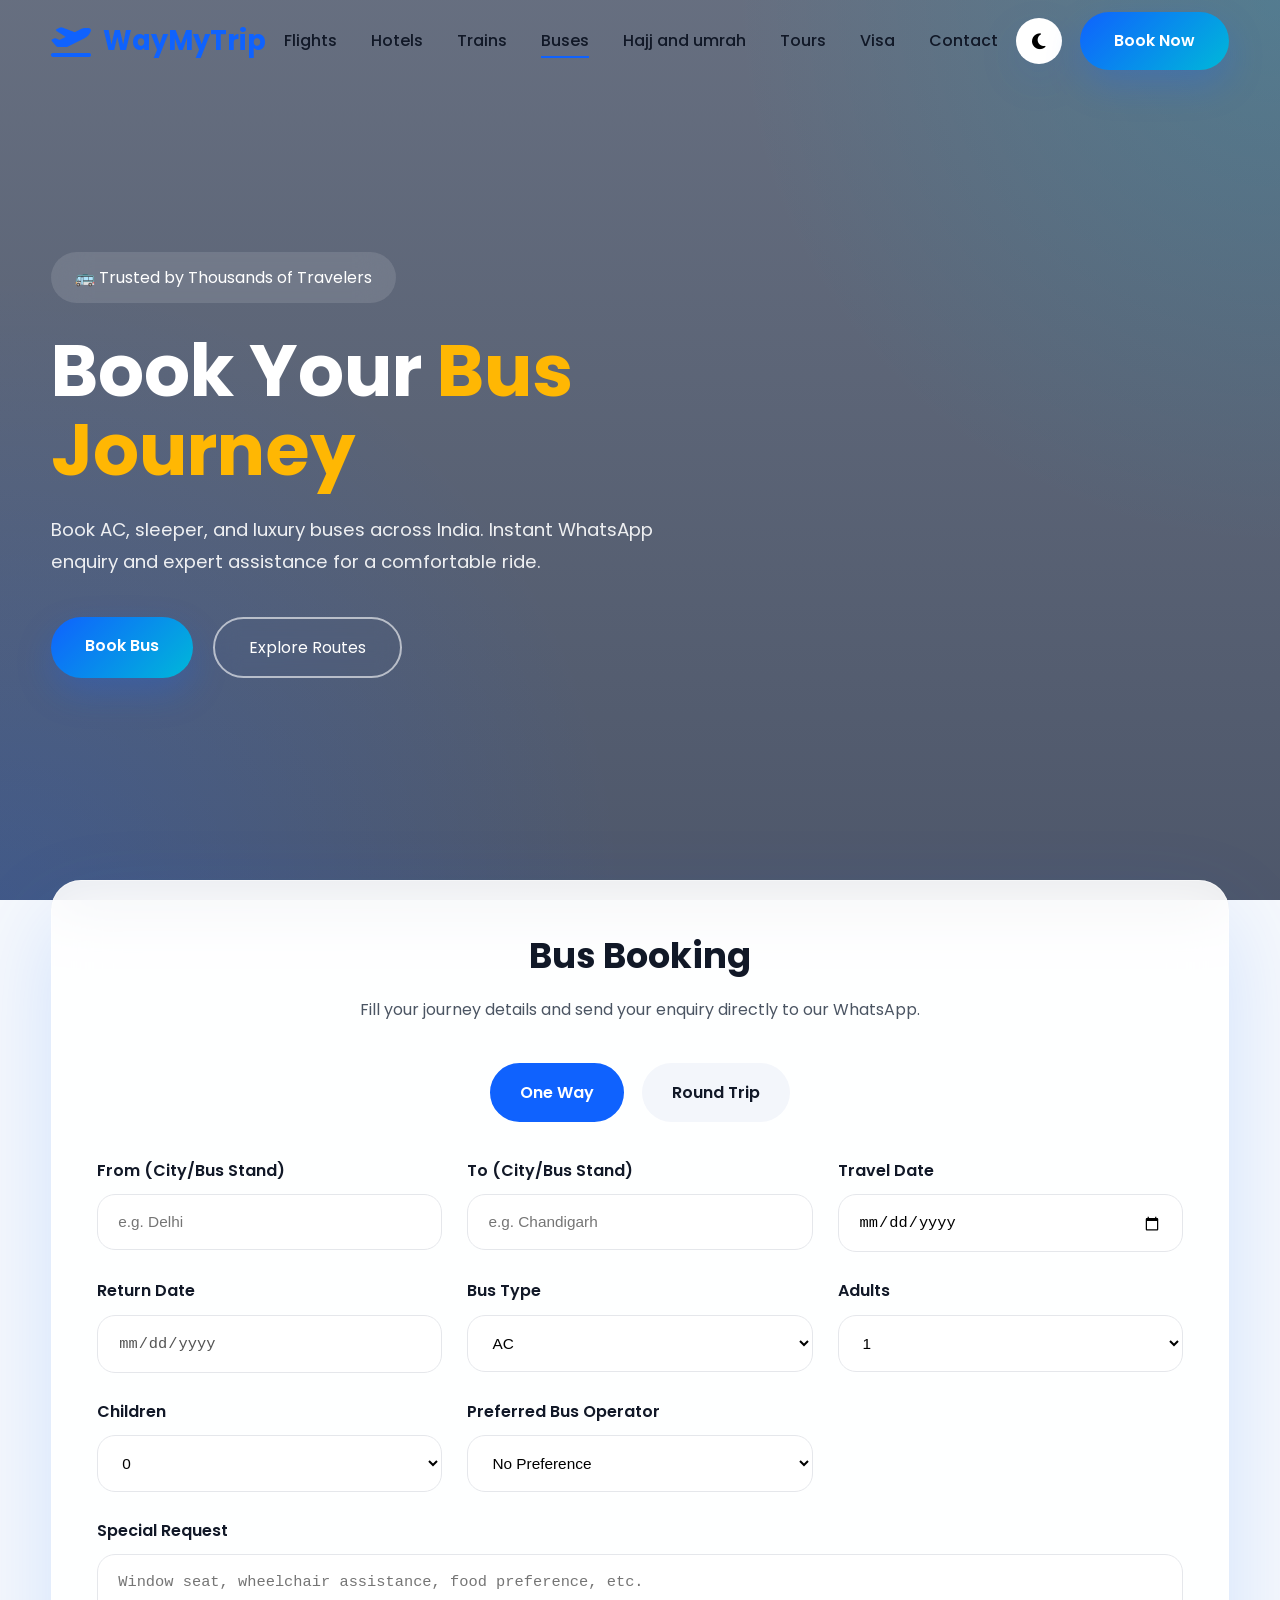
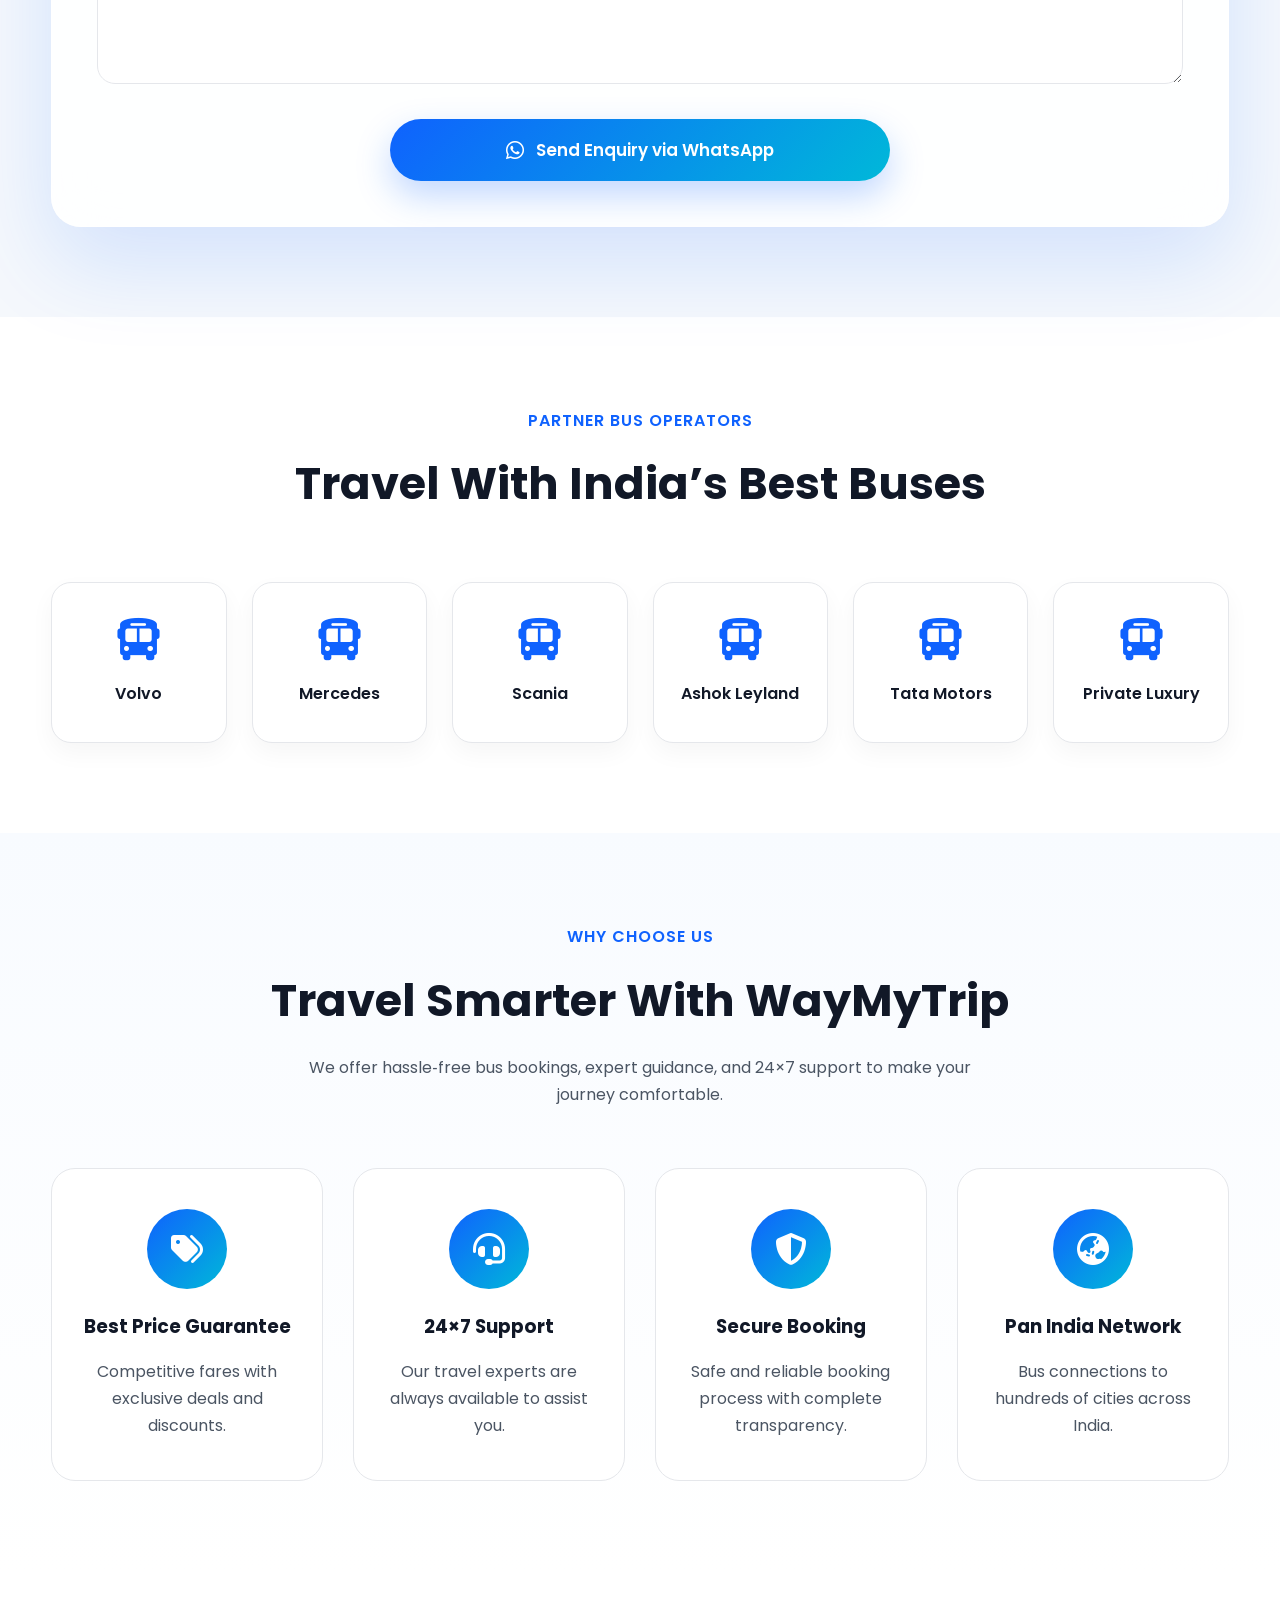
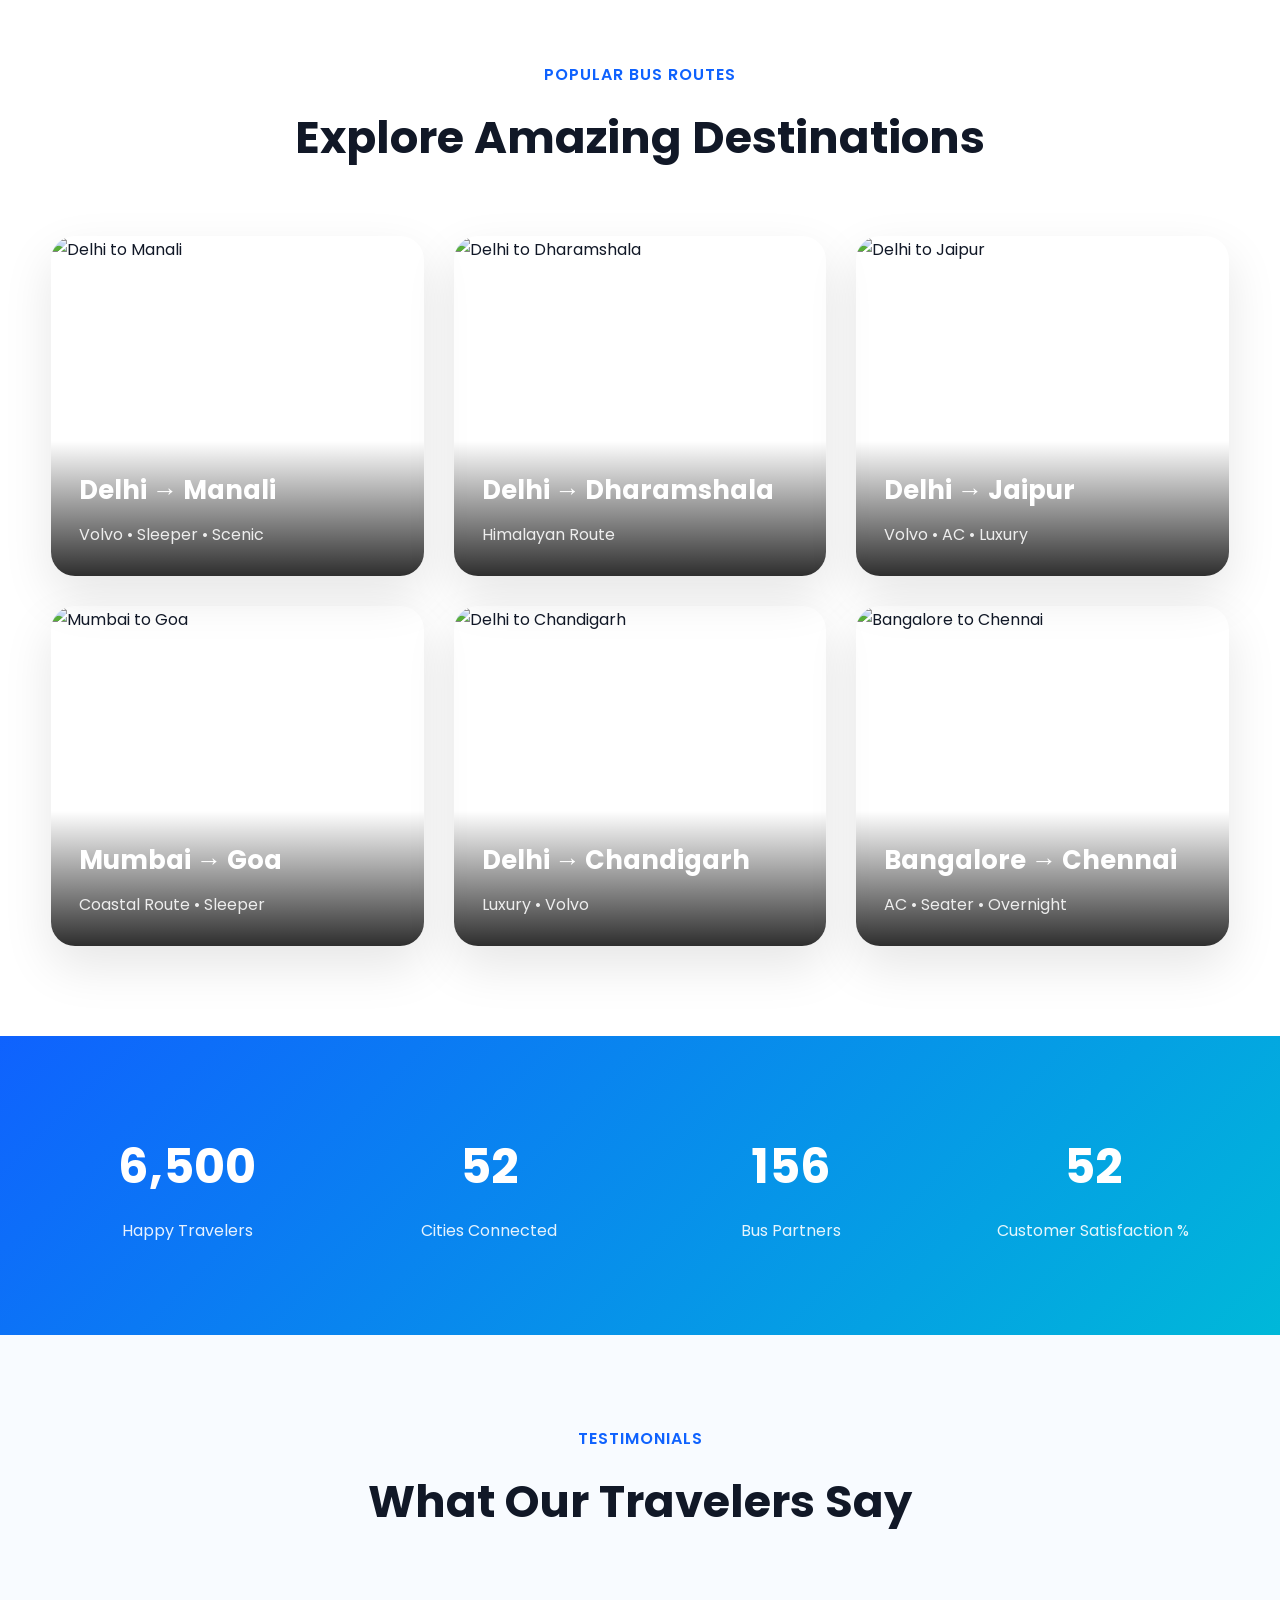
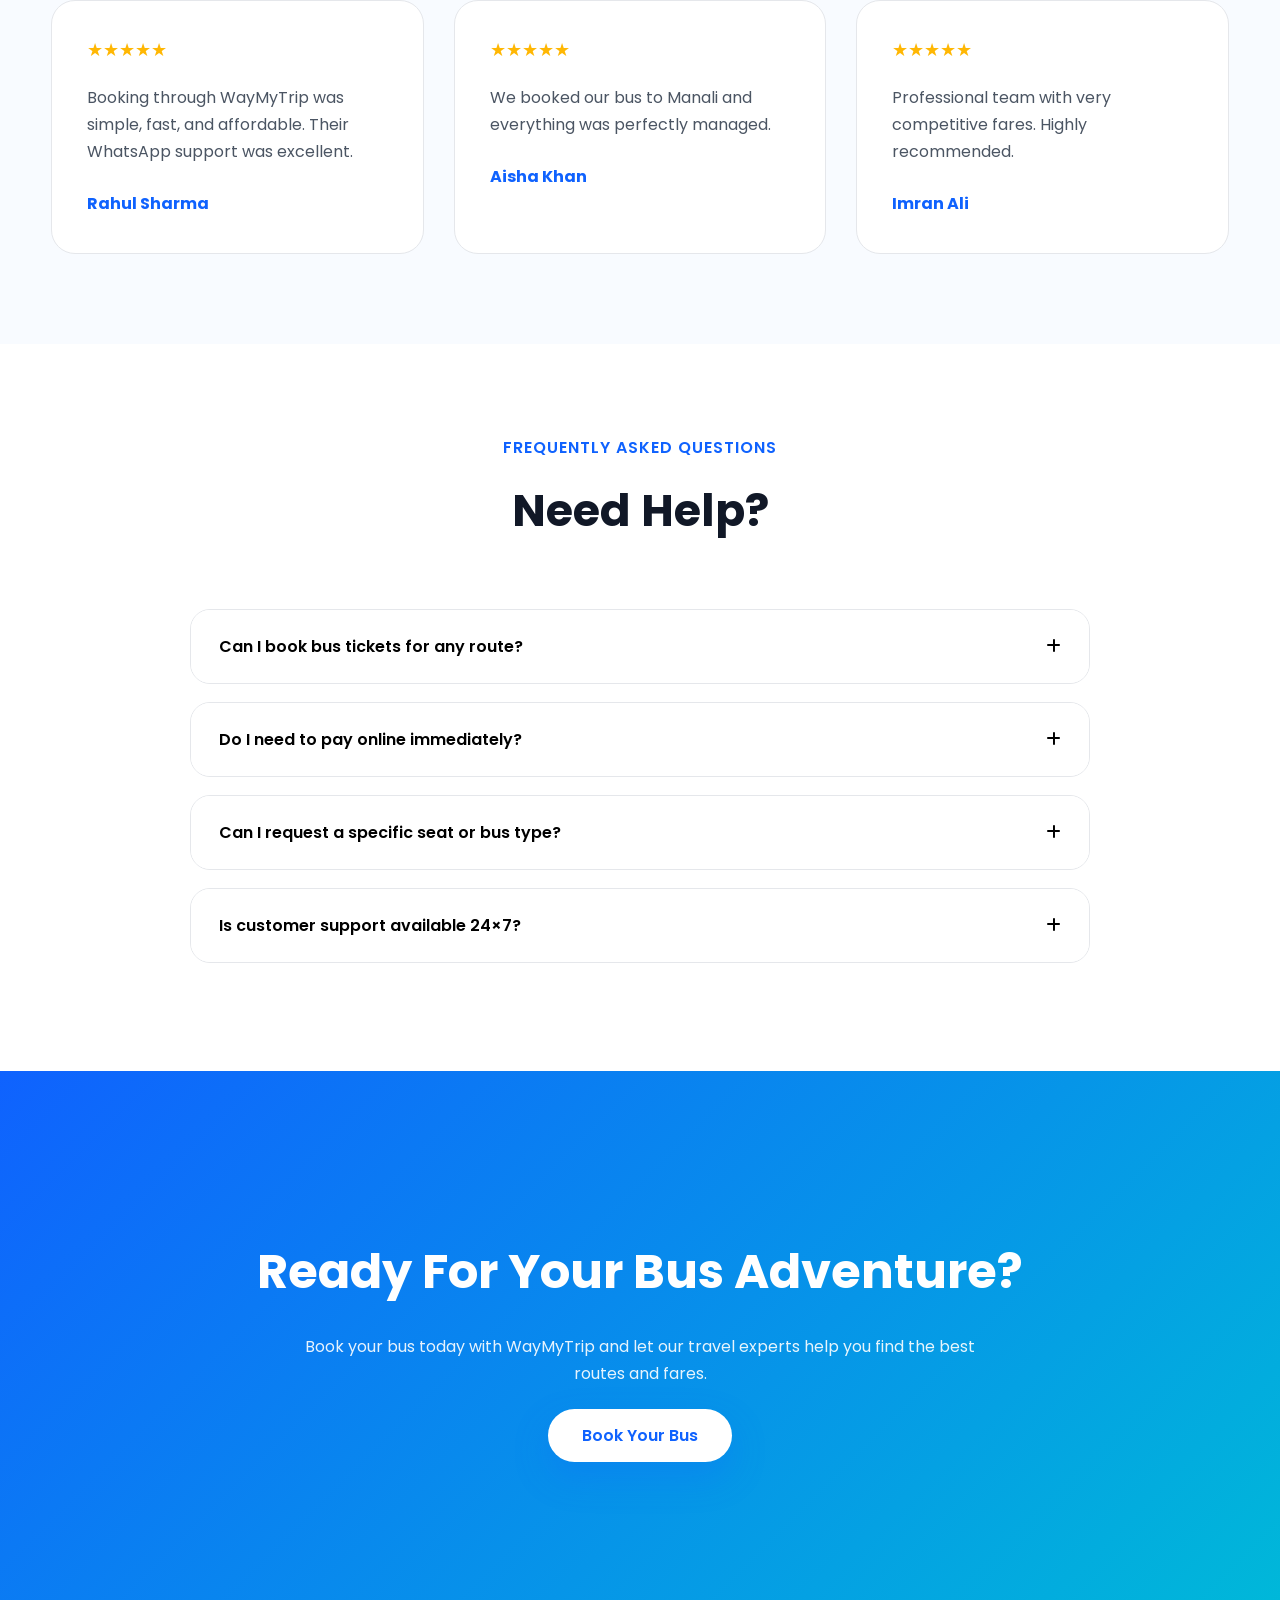
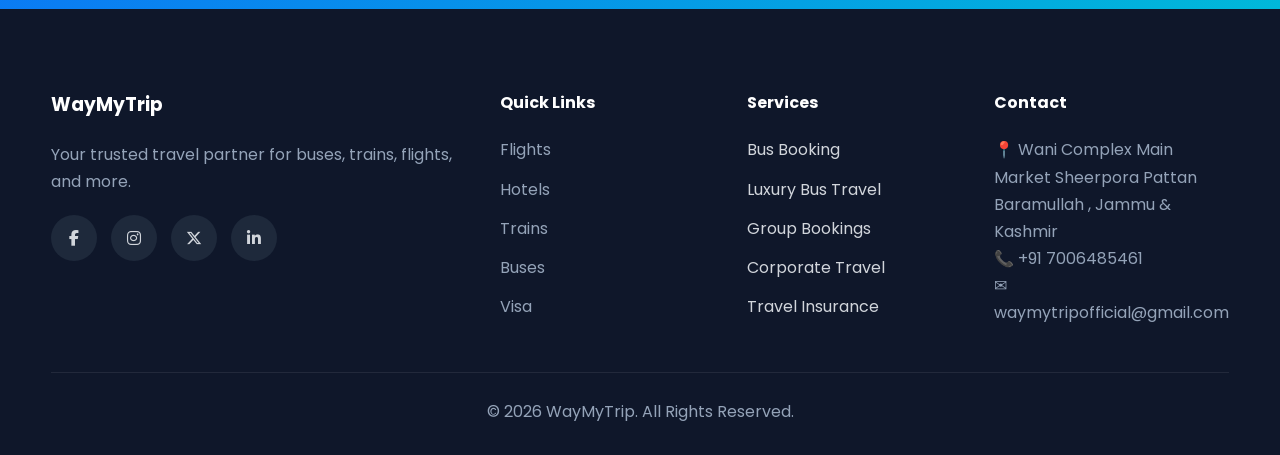
==== buses.html @ a347ae0b "Add files via upload" ====
<!DOCTYPE html>
<html lang="en">

<head>

    <meta charset="UTF-8">

    <meta
        name="viewport"
        content="width=device-width, initial-scale=1.0">

    <title>

        WayMyTrip | Buses – Book Your Bus Travel

    </title>

    <meta
        name="description"
        content="Book bus tickets, AC, sleeper, and luxury buses with WayMyTrip. Instant WhatsApp enquiry.">

    <meta
        name="keywords"
        content="Buses, Bus Tickets, Travel, WayMyTrip, AC Bus, Sleeper Bus">

    <meta
        property="og:title"
        content="WayMyTrip Buses">

    <meta
        property="og:description"
        content="Book your bus journey with WayMyTrip.">

    <meta
        property="og:type"
        content="website">

    <link
        rel="preconnect"
        href="https://fonts.googleapis.com">

    <link
        rel="preconnect"
        href="https://fonts.gstatic.com"
        crossorigin>

    <link
        href="https://fonts.googleapis.com/css2?family=Poppins:wght@300;400;500;600;700;800&display=swap"
        rel="stylesheet">

    <link
        rel="stylesheet"
        href="https://cdnjs.cloudflare.com/ajax/libs/font-awesome/6.7.2/css/all.min.css">

    <link
        rel="stylesheet"
        href="style2.css">

</head>

<body>

<!-- ======================================
            PRELOADER
====================================== -->

<div id="preloader">

    <div class="loader">

        <span></span>
        <span></span>
        <span></span>

    </div>

</div>

<!-- ======================================
            HEADER
====================================== -->

<header id="header">

    <div class="container">

        <nav class="navbar">

            <!-- Logo -->

            <a
                href="index2.html"
                class="logo">

                <i class="fa-solid fa-plane-departure"></i>

                <span>

                    WayMyTrip

                </span>

            </a>

            <!-- Navigation -->

            <ul class="nav-links">

                <li>

                    <a href="index2.html">

                        Flights

                    </a>

                </li>

                <li>

                    <a href="hotel.html">

                        Hotels

                    </a>

                </li>

                <li>

                    <a href="trains.html">

                        Trains

                    </a>

                </li>

                <li>

                    <a href="buses.html" class="active">

                        Buses

                    </a>

                </li>

                <li>

                    <a href="hajj.html">

                        Hajj and umrah

                    </a>

                </li>

                

                <li>

                    <a href="tour.html">

                        Tours

                    </a>

                </li>

                <li>

                    <a href="visa.html">

                        Visa

                    </a>

                </li>

                <li>

                    <a href="contact.html">

                        Contact

                    </a>

                </li>

            </ul>

            <!-- Right Side -->

            <div class="nav-right">

                <button
                    id="themeToggle">

                    <i class="fa-solid fa-moon"></i>

                </button>

                <a
                    href="#booking"
                    class="primary-btn">

                    Book Now

                </a>

                <button
                    id="menuBtn">

                    <i class="fa-solid fa-bars"></i>

                </button>

            </div>

        </nav>

    </div>

</header>

<!-- ======================================
        MOBILE MENU
====================================== -->

<div id="mobileMenu">

    <button id="closeMenu">

        <i class="fa-solid fa-xmark"></i>

    </button>

    <a href="index2.html">Flights</a>

    <a href="hotel.html">Hotels</a>

    <a href="trains.html">Trains</a>

    <a href="buses.html">Buses</a>

    <a href="hajj.html">Hajj and umrah</a>


    <a href="tour.html">Tours</a>

    <a href="visa.html">Visa</a>

    <a href="contact.html">Contact</a>

</div>

<!-- ======================================
            HERO
====================================== -->

<section class="hero">

    <div class="hero-overlay"></div>

    <div class="container">

        <div class="hero-content">

            <span class="hero-badge">

                🚌 Trusted by Thousands of Travelers

            </span>

            <h1>

                Book Your

                <span>

                    Bus Journey

                </span>

            </h1>

            <p>

                Book AC, sleeper, and luxury buses across India. Instant WhatsApp enquiry and expert assistance for a comfortable ride.

            </p>

            <div class="hero-buttons">

                <a
                    href="#booking"
                    class="primary-btn">

                    Book Bus

                </a>

                <a
                    href="#popularRoutes"
                    class="secondary-btn">

                    Explore Routes

                </a>

            </div>

        </div>

    </div>

</section>

<!-- ======================================
        BUS BOOKING
====================================== -->

<section
    id="booking"
    class="booking-section">

    <div class="container">

        <div class="booking-card">

            <div class="booking-header">

                <h2>

                    Bus Booking

                </h2>

                <p>

                    Fill your journey details and send your enquiry directly to our WhatsApp.

                </p>

            </div>

            <!-- ======================================
                    BUS BOOKING FORM
            ======================================= -->

            <form
                id="busBookingForm"
                class="booking-form"
                autocomplete="off">

                <!-- Trip Type -->

                <div class="trip-type">

                    <label>

                        <input
                            type="radio"
                            name="tripType"
                            value="One Way"
                            checked>

                        <span>One Way</span>

                    </label>

                    <label>

                        <input
                            type="radio"
                            name="tripType"
                            value="Round Trip">

                        <span>Round Trip</span>

                    </label>

                </div>

                <!-- Main Grid -->

                <div class="booking-grid">

                    <!-- Full Name -->

                                      <!-- From City -->

                    <div class="form-group">

                        <label>

                            From (City/Bus Stand)

                        </label>

                        <input
                            type="text"
                            id="fromCity"
                            placeholder="e.g. Delhi"
                            required>

                    </div>

                    <!-- To City -->

                    <div class="form-group">

                        <label>

                            To (City/Bus Stand)

                        </label>

                        <input
                            type="text"
                            id="toCity"
                            placeholder="e.g. Chandigarh"
                            required>

                    </div>

                    <!-- Travel Date -->

                    <div class="form-group">

                        <label>

                            Travel Date

                        </label>

                        <input
                            type="date"
                            id="departure"
                            required>

                    </div>

                    <!-- Return Date -->

                    <div class="form-group">

                        <label>

                            Return Date

                        </label>

                        <input
                            type="date"
                            id="returnDate">

                    </div>

                    <!-- Bus Type -->

                    <div class="form-group">

                        <label>

                            Bus Type

                        </label>

                        <select id="busType">

                            <option>AC</option>

                            <option>Non-AC</option>

                            <option>Sleeper</option>

                            <option>Seater</option>

                            <option>Volvo AC</option>

                            <option>Luxury</option>

                        </select>

                    </div>

                    <!-- Adults -->

                    <div class="form-group">

                        <label>

                            Adults

                        </label>

                        <select id="adults">

                            <option>1</option>

                            <option>2</option>

                            <option>3</option>

                            <option>4</option>

                            <option>5</option>

                            <option>6</option>

                        </select>

                    </div>

                    <!-- Children -->

                    <div class="form-group">

                        <label>

                            Children

                        </label>

                        <select id="children">

                            <option>0</option>

                            <option>1</option>

                            <option>2</option>

                            <option>3</option>

                            <option>4</option>

                        </select>

                    </div>

                    <!-- Preferred Operator -->

                    <div class="form-group">

                        <label>

                            Preferred Bus Operator

                        </label>

                        <select id="operator">

                            <option>No Preference</option>

                            <option>Volvo</option>

                            <option>Mercedes</option>

                            <option>Scania</option>

                            <option>Ashok Leyland</option>

                            <option>Tata Motors</option>

                            <option>Private Luxury</option>

                        </select>

                    </div>

                </div>

                <!-- Special Request -->

                <div class="form-group full-width">

                    <label>

                        Special Request

                    </label>

                    <textarea
                        id="request"
                        rows="4"
                        placeholder="Window seat, wheelchair assistance, food preference, etc."></textarea>

                </div>

                <!-- Submit -->

                <div class="booking-action">

                    <button
                        type="submit"
                        class="primary-btn large-btn">

                        <i class="fa-brands fa-whatsapp"></i>

                        Send Enquiry via WhatsApp

                    </button>

                </div>

            </form>

        </div>

    </div>

</section>

<!-- ======================================
        PARTNER BUS OPERATORS
====================================== -->

<section class="airlines">

    <div class="container">

        <div class="section-title">

            <span>

                Partner Bus Operators

            </span>

            <h2>

                Travel With India’s Best Buses

            </h2>

        </div>

        <div class="airline-grid">

            <div class="airline-card">

                <i class="fa-solid fa-bus"></i>

                <h4>Volvo</h4>

            </div>

            <div class="airline-card">

                <i class="fa-solid fa-bus"></i>

                <h4>Mercedes</h4>

            </div>

            <div class="airline-card">

                <i class="fa-solid fa-bus"></i>

                <h4>Scania</h4>

            </div>

            <div class="airline-card">

                <i class="fa-solid fa-bus"></i>

                <h4>Ashok Leyland</h4>

            </div>

            <div class="airline-card">

                <i class="fa-solid fa-bus"></i>

                <h4>Tata Motors</h4>

            </div>

            <div class="airline-card">

                <i class="fa-solid fa-bus"></i>

                <h4>Private Luxury</h4>

            </div>

        </div>

    </div>

</section>

<!-- ======================================
        WHY CHOOSE US
====================================== -->

<section class="why-us">

    <div class="container">

        <div class="section-title">

            <span>

                Why Choose Us

            </span>

            <h2>

                Travel Smarter With WayMyTrip

            </h2>

            <p>

                We offer hassle‑free bus bookings, expert guidance, and 24×7 support to make your journey comfortable.

            </p>

        </div>

        <div class="features-grid">

            <div class="feature-card">

                <i class="fa-solid fa-tags"></i>

                <h3>Best Price Guarantee</h3>

                <p>

                    Competitive fares with exclusive deals and discounts.

                </p>

            </div>

            <div class="feature-card">

                <i class="fa-solid fa-headset"></i>

                <h3>24×7 Support</h3>

                <p>

                    Our travel experts are always available to assist you.

                </p>

            </div>

            <div class="feature-card">

                <i class="fa-solid fa-shield-halved"></i>

                <h3>Secure Booking</h3>

                <p>

                    Safe and reliable booking process with complete transparency.

                </p>

            </div>

            <div class="feature-card">

                <i class="fa-solid fa-earth-asia"></i>

                <h3>Pan India Network</h3>

                <p>

                    Bus connections to hundreds of cities across India.

                </p>

            </div>

        </div>

    </div>

</section>

<!-- ======================================
        POPULAR BUS ROUTES
====================================== -->

<section id="popularRoutes" class="destinations">

    <div class="container">

        <div class="section-title">

            <span>

                Popular Bus Routes

            </span>

            <h2>

                Explore Amazing Destinations

            </h2>

        </div>

        <div class="destination-grid">

            <div class="destination-card">

                <img src="assets/images/dubai.jpg"
                     alt="Delhi to Manali"
                     loading="lazy">

                <div class="destination-info">

                    <h3>Delhi → Manali</h3>

                    <p>Volvo • Sleeper • Scenic</p>

                </div>

            </div>

            <div class="destination-card">

                <img src="assets/images/kashmir.jpg"
                     alt="Delhi to Dharamshala"
                     loading="lazy">

                <div class="destination-info">

                    <h3>Delhi → Dharamshala</h3>

                    <p>Himalayan Route</p>

                </div>

            </div>

            <div class="destination-card">

                <img src="assets/images/bali.jpg"
                     alt="Delhi to Jaipur"
                     loading="lazy">

                <div class="destination-info">

                    <h3>Delhi → Jaipur</h3>

                    <p>Volvo • AC • Luxury</p>

                </div>

            </div>

            <div class="destination-card">

                <img src="assets/images/thailand.jpg"
                     alt="Mumbai to Goa"
                     loading="lazy">

                <div class="destination-info">

                    <h3>Mumbai → Goa</h3>

                    <p>Coastal Route • Sleeper</p>

                </div>

            </div>

            <div class="destination-card">

                <img src="assets/images/turkey.jpg"
                     alt="Delhi to Chandigarh"
                     loading="lazy">

                <div class="destination-info">

                    <h3>Delhi → Chandigarh</h3>

                    <p>Luxury • Volvo</p>

                </div>

            </div>

            <div class="destination-card">

                <img src="assets/images/goa.jpg"
                     alt="Bangalore to Chennai"
                     loading="lazy">

                <div class="destination-info">

                    <h3>Bangalore → Chennai</h3>

                    <p>AC • Seater • Overnight</p>

                </div>

            </div>

        </div>

    </div>

</section>

<!-- ======================================
        STATISTICS
====================================== -->

<section class="stats">

    <div class="container">

        <div class="stats-grid">

            <div class="stat-card">

                <h2 class="counter"
                    data-target="15000">

                    0

                </h2>

                <p>

                    Happy Travelers

                </p>

            </div>

            <div class="stat-card">

                <h2 class="counter"
                    data-target="120">

                    0

                </h2>

                <p>

                    Cities Connected

                </p>

            </div>

            <div class="stat-card">

                <h2 class="counter"
                    data-target="350">

                    0

                </h2>

                <p>

                    Bus Partners

                </p>

            </div>

            <div class="stat-card">

                <h2 class="counter"
                    data-target="99">

                    0

                </h2>

                <p>

                    Customer Satisfaction %

                </p>

            </div>

        </div>

    </div>

</section>

<!-- ======================================
        TESTIMONIALS
====================================== -->

<section class="testimonials">

    <div class="container">

        <div class="section-title">

            <span>

                Testimonials

            </span>

            <h2>

                What Our Travelers Say

            </h2>

        </div>

        <div class="testimonial-grid">

            <div class="testimonial-card">

                <div class="stars">

                    ★★★★★

                </div>

                <p>

                    Booking through WayMyTrip was simple, fast, and affordable. Their WhatsApp support was excellent.

                </p>

                <h4>

                    Rahul Sharma

                </h4>

            </div>

            <div class="testimonial-card">

                <div class="stars">

                    ★★★★★

                </div>

                <p>

                    We booked our bus to Manali and everything was perfectly managed.

                </p>

                <h4>

                    Aisha Khan

                </h4>

            </div>

            <div class="testimonial-card">

                <div class="stars">

                    ★★★★★

                </div>

                <p>

                    Professional team with very competitive fares. Highly recommended.

                </p>

                <h4>

                    Imran Ali

                </h4>

            </div>

        </div>

    </div>

</section>

<!-- ======================================
                FAQ
====================================== -->

<section class="faq">

    <div class="container">

        <div class="section-title">

            <span>

                Frequently Asked Questions

            </span>

            <h2>

                Need Help?

            </h2>

        </div>

        <div class="faq-container">

            <div class="faq-item">

                <button class="faq-question">

                    Can I book bus tickets for any route?

                    <i class="fa-solid fa-plus"></i>

                </button>

                <div class="faq-answer">

                    <p>

                        Yes. We cover all major bus routes across India, including AC, sleeper, and luxury buses.

                    </p>

                </div>

            </div>

            <div class="faq-item">

                <button class="faq-question">

                    Do I need to pay online immediately?

                    <i class="fa-solid fa-plus"></i>

                </button>

                <div class="faq-answer">

                    <p>

                        No. Your enquiry is first sent to our travel consultant via WhatsApp. Our team will contact you with the best available options and payment details.

                    </p>

                </div>

            </div>

            <div class="faq-item">

                <button class="faq-question">

                    Can I request a specific seat or bus type?

                    <i class="fa-solid fa-plus"></i>

                </button>

                <div class="faq-answer">

                    <p>

                        Yes. You can select your preferred bus type and mention any seat preferences in the special request field.

                    </p>

                </div>

            </div>

            <div class="faq-item">

                <button class="faq-question">

                    Is customer support available 24×7?

                    <i class="fa-solid fa-plus"></i>

                </button>

                <div class="faq-answer">

                    <p>

                        Yes. Our support team is available to assist you throughout your booking process.

                    </p>

                </div>

            </div>

        </div>

    </div>

</section>

<!-- ======================================
            CALL TO ACTION
====================================== -->

<section class="cta">

    <div class="container">

        <div class="cta-box">

            <h2>

                Ready For Your Bus Adventure?

            </h2>

            <p>

                Book your bus today with WayMyTrip and let our travel experts help you find the best routes and fares.

            </p>

            <a href="#booking" class="primary-btn">

                Book Your Bus

            </a>

        </div>

    </div>

</section>

<!-- ======================================
                FOOTER
====================================== -->

<footer>

    <div class="container">

        <div class="footer-grid">

            <!-- About -->

            <div>

                <h3>

                    WayMyTrip

                </h3>

                <p>

                    Your trusted travel partner for buses, trains, flights, and more.

                </p>

                <div class="social-links">

                    <a href="#">

                        <i class="fab fa-facebook-f"></i>

                    </a>

                    <a href="#">

                        <i class="fab fa-instagram"></i>

                    </a>

                    <a href="#">

                        <i class="fab fa-x-twitter"></i>

                    </a>

                    <a href="#">

                        <i class="fab fa-linkedin-in"></i>

                    </a>

                </div>

            </div>

            <!-- Links -->

            <div>

                <h4>

                    Quick Links

                </h4>

                <ul>

                    <li><a href="index2.html">Flights</a></li>

                    <li><a href="hotel.html">Hotels</a></li>

                    <li><a href="trains.html">Trains</a></li>

                    <li><a href="buses.html">Buses</a></li>

                    <li><a href="visa.html">Visa</a></li>

                </ul>

            </div>

            <!-- Services -->

            <div>

                <h4>

                    Services

                </h4>

                <ul>

                    <li>Bus Booking</li>

                    <li>Luxury Bus Travel</li>

                    <li>Group Bookings</li>

                    <li>Corporate Travel</li>

                    <li>Travel Insurance</li>

                </ul>

            </div>

            <!-- Contact -->

            <div>

                <h4>

                    Contact

                </h4>

                <p>

                    📍 Wani Complex Main Market Sheerpora Pattan Baramullah , Jammu & Kashmir

                </p>

                <p>

                    📞 +91 7006485461

                </p>

                <p>

                    ✉ waymytripofficial@gmail.com

                </p>

            </div>

        </div>

        <div class="footer-bottom">

            © 2026 WayMyTrip. All Rights Reserved.

        </div>

    </div>

</footer>

<!-- ======================================
            BACK TO TOP
====================================== -->

<button id="backToTop">

    <i class="fa-solid fa-arrow-up"></i>

</button>

<div id="toast"></div>

<!-- ======================================
            JAVASCRIPT
====================================== -->

<script src="app.js"></script>
<script src="bus-booking.js"></script>

</body>

</html>
---- style2.css ----
/*=========================================================
                    WAYMYTRIP V2
                PREMIUM STYLESHEET
=========================================================*/


/*=========================================================
                    GOOGLE FONT
=========================================================*/

@import url('https://fonts.googleapis.com/css2?family=Poppins:wght@300;400;500;600;700;800&display=swap');


/*=========================================================
                    ROOT VARIABLES
=========================================================*/

:root{

    --primary:#0F62FE;
    --secondary:#00B8D9;
    --accent:#FFB703;
    --success:#00C853;

    --dark:#111827;
    --dark-2:#1F2937;

    --light:#F5F8FC;
    --white:#FFFFFF;

    --text:#4B5563;

    --border:#E5E7EB;

    --radius:20px;

    --shadow:

        0 15px 45px rgba(15,98,254,.10);

    --transition:.35s ease;

    --container:1280px;

}


/*=========================================================
                    RESET
=========================================================*/

*{

    margin:0;
    padding:0;
    box-sizing:border-box;

}

html{

    scroll-behavior:smooth;

}

body{

    font-family:'Poppins',sans-serif;

    background:var(--light);

    color:var(--dark);

    overflow-x:hidden;

    line-height:1.7;

}

img{

    display:block;

    width:100%;

}

a{

    text-decoration:none;

    color:inherit;

}

ul{

    list-style:none;

}

button{

    cursor:pointer;

    font-family:inherit;

}

.container{

    width:min(92%,var(--container));

    margin:auto;

}

section{

    padding:90px 0;

}

/*=========================================================
                PRELOADER
=========================================================*/

#preloader{

    position:fixed;

    inset:0;

    background:#fff;

    display:flex;

    justify-content:center;

    align-items:center;

    z-index:99999;

}

.loader{

    display:flex;

    gap:12px;

}

.loader span{

    width:18px;

    height:18px;

    border-radius:50%;

    background:var(--primary);

    animation:loader .7s infinite alternate;

}

.loader span:nth-child(2){

    animation-delay:.2s;

}

.loader span:nth-child(3){

    animation-delay:.4s;

}

@keyframes loader{

    from{

        transform:translateY(0);

    }

    to{

        transform:translateY(-18px);

    }

}

/*=========================================================
                    HEADER
=========================================================*/

header{

    position:fixed;

    top:0;

    left:0;

    width:100%;

    z-index:999;

    transition:.4s;

}

header.scrolled{

    background:rgba(255,255,255,.95);

    backdrop-filter:blur(20px);

    box-shadow:

        0 8px 30px rgba(0,0,0,.08);

}

.navbar{

    height:82px;

    display:flex;

    align-items:center;

    justify-content:space-between;

}

.logo{

    display:flex;

    align-items:center;

    gap:12px;

    font-size:1.7rem;

    font-weight:700;

    color:var(--primary);

}

.logo i{

    font-size:2rem;

}

.nav-links{

    display:flex;

    gap:34px;

    align-items:center;

}

.nav-links a{

    position:relative;

    font-weight:500;

    transition:var(--transition);

}

.nav-links a::after{

    content:"";

    position:absolute;

    left:0;

    bottom:-6px;

    width:0;

    height:2px;

    background:var(--primary);

    transition:.3s;

}

.nav-links a:hover::after,

.nav-links .active::after{

    width:100%;

}

.nav-right{

    display:flex;

    align-items:center;

    gap:18px;

}

#themeToggle{

    width:46px;

    height:46px;

    border:none;

    border-radius:50%;

    background:#fff;

    box-shadow:var(--shadow);

    font-size:18px;

}

.primary-btn{

    padding:15px 34px;

    border-radius:50px;

    background:

        linear-gradient(

            135deg,

            var(--primary),

            var(--secondary)

        );

    color:#fff;

    font-weight:600;

    transition:var(--transition);

    box-shadow:

        0 15px 35px rgba(15,98,254,.25);

}

.primary-btn:hover{

    transform:translateY(-4px);

}

.secondary-btn{

    padding:15px 34px;

    border-radius:50px;

    border:2px solid rgba(255,255,255,.6);

    color:#fff;

    backdrop-filter:blur(12px);

}

#menuBtn{

    display:none;

    width:48px;

    height:48px;

    border:none;

    background:#fff;

    border-radius:12px;

    font-size:20px;

}

/*=========================================================
                    HERO
=========================================================*/

.hero{

    position:relative;

    min-height:100vh;

    display:flex;

    align-items:center;

    overflow:hidden;

    padding-top:120px;

    background:

        linear-gradient(
            rgba(7,19,45,.60),
            rgba(7,19,45,.70)
        ),

        url("../assets/images/hero.jpg") center/cover no-repeat;

}

.hero-overlay{

    position:absolute;

    inset:0;

    background:

        radial-gradient(

            circle at top right,

            rgba(0,184,217,.18),

            transparent 35%

        ),

        radial-gradient(

            circle at bottom left,

            rgba(15,98,254,.20),

            transparent 40%

        );

}

.hero-content{

    position:relative;

    z-index:5;

    max-width:700px;

}

.hero-badge{

    display:inline-flex;

    align-items:center;

    gap:10px;

    padding:12px 24px;

    border-radius:50px;

    color:#fff;

    background:rgba(255,255,255,.12);

    backdrop-filter:blur(18px);

    margin-bottom:28px;

}

.hero h1{

    font-size:4.5rem;

    line-height:1.1;

    color:#fff;

    margin-bottom:25px;

}

.hero h1 span{

    color:var(--accent);

}

.hero p{

    font-size:1.15rem;

    color:rgba(255,255,255,.90);

    max-width:620px;

    margin-bottom:40px;

}

.hero-buttons{

    display:flex;

    gap:20px;

    flex-wrap:wrap;

}

/*=========================================================
                BOOKING SECTION
=========================================================*/

.booking-section{

    margin-top:-110px;

    position:relative;

    z-index:20;

    padding-bottom:90px;

}

.booking-card{

    background:rgba(255,255,255,.88);

    backdrop-filter:blur(30px);

    border:1px solid rgba(255,255,255,.40);

    border-radius:30px;

    padding:45px;

    box-shadow:

        0 35px 90px rgba(15,98,254,.15);

}

.booking-header{

    text-align:center;

    margin-bottom:40px;

}

.booking-header h2{

    font-size:2.2rem;

    margin-bottom:10px;

    color:var(--dark);

}

.booking-header p{

    color:var(--text);

}

/*=========================================================
                TRIP TYPE
=========================================================*/

.trip-type{

    display:flex;

    justify-content:center;

    gap:18px;

    margin-bottom:35px;

}

.trip-type label{

    cursor:pointer;

}

.trip-type input{

    display:none;

}

.trip-type span{

    display:block;

    padding:14px 28px;

    border-radius:40px;

    background:#F3F6FB;

    border:2px solid transparent;

    font-weight:600;

    transition:var(--transition);

}

.trip-type input:checked + span{

    background:var(--primary);

    color:#fff;

    border-color:var(--primary);

}

/*=========================================================
                FORM GRID
=========================================================*/

.booking-grid{

    display:grid;

    grid-template-columns:

        repeat(3,1fr);

    gap:25px;

}

.form-group{

    display:flex;

    flex-direction:column;

}

.form-group label{

    font-weight:600;

    margin-bottom:10px;

    color:var(--dark);

}

.form-group input,

.form-group select,

.form-group textarea{

    width:100%;

    padding:18px 20px;

    border-radius:18px;

    border:1px solid var(--border);

    background:#fff;

    outline:none;

    transition:var(--transition);

    font-size:.96rem;

}

.form-group input:focus,

.form-group select:focus,

.form-group textarea:focus{

    border-color:var(--primary);

    box-shadow:

        0 0 0 4px rgba(15,98,254,.10);

}

.full-width{

    grid-column:1/-1;

    margin-top:25px;

}

textarea{

    resize:vertical;

    min-height:130px;

}

/*=========================================================
                BOOKING BUTTON
=========================================================*/

.booking-action{

    margin-top:35px;

    display:flex;

    justify-content:center;

}

.large-btn{

    width:100%;

    max-width:500px;

    display:flex;

    justify-content:center;

    align-items:center;

    gap:12px;

    font-size:1.05rem;

    padding:18px 30px;

    border:none;

}

.large-btn i{

    font-size:1.3rem;

}

/*=========================================================
                SECTION TITLE
=========================================================*/

.section-title{

    text-align:center;

    margin-bottom:60px;

}

.section-title span{

    display:inline-block;

    color:var(--primary);

    font-weight:600;

    letter-spacing:1px;

    margin-bottom:12px;

    text-transform:uppercase;

}

.section-title h2{

    font-size:2.8rem;

    color:var(--dark);

    margin-bottom:15px;

}

.section-title p{

    max-width:720px;

    margin:auto;

    color:var(--text);

}

/*=========================================================
                AIRLINES
=========================================================*/

.airlines{

    background:#fff;

}

.airline-grid{

    display:grid;

    grid-template-columns:repeat(6,1fr);

    gap:25px;

}

.airline-card{

    background:#fff;

    border-radius:20px;

    padding:35px 20px;

    text-align:center;

    border:1px solid var(--border);

    transition:.35s;

    box-shadow:

        0 10px 25px rgba(0,0,0,.04);

}

.airline-card:hover{

    transform:translateY(-10px);

    box-shadow:

        0 25px 60px rgba(15,98,254,.15);

}

.airline-card i{

    font-size:42px;

    color:var(--primary);

    margin-bottom:20px;

}

.airline-card h4{

    font-size:1rem;

    font-weight:600;

}

/*=========================================================
                WHY CHOOSE US
=========================================================*/

.why-us{

    background:linear-gradient(

        180deg,

        #F8FBFF,

        #FFFFFF

    );

}

.features-grid{

    display:grid;

    grid-template-columns:repeat(4,1fr);

    gap:30px;

}

.feature-card{

    background:#fff;

    padding:40px 30px;

    border-radius:24px;

    text-align:center;

    transition:.35s;

    border:1px solid var(--border);

}

.feature-card:hover{

    transform:translateY(-10px);

    box-shadow:

        0 25px 60px rgba(15,98,254,.12);

}

.feature-card i{

    width:80px;

    height:80px;

    display:flex;

    align-items:center;

    justify-content:center;

    margin:auto;

    border-radius:50%;

    color:#fff;

    font-size:32px;

    background:linear-gradient(

        135deg,

        var(--primary),

        var(--secondary)

    );

    margin-bottom:22px;

}

.feature-card h3{

    margin-bottom:15px;

}

.feature-card p{

    color:var(--text);

}

/*=========================================================
                DESTINATIONS
=========================================================*/

.destinations{

    background:#fff;

}

.destination-grid{

    display:grid;

    grid-template-columns:repeat(3,1fr);

    gap:30px;

}

.destination-card{

    position:relative;

    overflow:hidden;

    border-radius:24px;

    cursor:pointer;

    height:340px;

    box-shadow:

        0 20px 50px rgba(0,0,0,.10);

}

.destination-card img{

    width:100%;

    height:100%;

    object-fit:cover;

    transition:transform .5s;

}

.destination-card:hover img{

    transform:scale(1.1);

}

.destination-info{

    position:absolute;

    left:0;

    right:0;

    bottom:0;

    padding:28px;

    background:linear-gradient(

        transparent,

        rgba(0,0,0,.82)

    );

    color:#fff;

}

.destination-info h3{

    font-size:1.6rem;

    margin-bottom:8px;

}

.destination-info p{

    color:rgba(255,255,255,.88);

}

/*=========================================================
                STATISTICS
=========================================================*/

.stats{

    background:linear-gradient(

        135deg,

        var(--primary),

        var(--secondary)

    );

    color:#fff;

}

.stats-grid{

    display:grid;

    grid-template-columns:repeat(4,1fr);

    gap:30px;

}

.stat-card{

    text-align:center;

}

.stat-card h2{

    font-size:3rem;

    margin-bottom:10px;

}

.stat-card p{

    opacity:.9;

}

/*=========================================================
                TESTIMONIALS
=========================================================*/

.testimonials{

    background:#F8FBFF;

}

.testimonial-grid{

    display:grid;

    grid-template-columns:repeat(3,1fr);

    gap:30px;

}

.testimonial-card{

    background:#fff;

    border-radius:24px;

    padding:35px;

    border:1px solid var(--border);

    transition:.35s;

}

.testimonial-card:hover{

    transform:translateY(-8px);

    box-shadow:

        0 20px 50px rgba(15,98,254,.12);

}

.stars{

    color:#FFB703;

    margin-bottom:18px;

    font-size:1.1rem;

}

.testimonial-card p{

    color:var(--text);

    margin-bottom:25px;

}

.testimonial-card h4{

    color:var(--primary);

}

/*=========================================================
                        FAQ
=========================================================*/

.faq{

    background:#fff;

}

.faq-container{

    max-width:900px;

    margin:auto;

}

.faq-item{

    background:#fff;

    border:1px solid var(--border);

    border-radius:20px;

    overflow:hidden;

    margin-bottom:18px;

    transition:.35s;

}

.faq-item:hover{

    box-shadow:

        0 18px 45px rgba(15,98,254,.08);

}

.faq-question{

    width:100%;

    padding:24px 28px;

    display:flex;

    justify-content:space-between;

    align-items:center;

    border:none;

    background:#fff;

    font-size:1rem;

    font-weight:600;

    text-align:left;

}

.faq-answer{

    max-height:0;

    overflow:hidden;

    transition:max-height .35s ease;

}

.faq-answer p{

    padding:0 28px 24px;

    color:var(--text);

}

/*=========================================================
                    CTA
=========================================================*/

.cta{

    background:

    linear-gradient(

        135deg,

        var(--primary),

        var(--secondary)

    );

}

.cta-box{

    text-align:center;

    color:#fff;

    padding:70px;

}

.cta-box h2{

    font-size:3rem;

    margin-bottom:20px;

}

.cta-box p{

    max-width:700px;

    margin:0 auto 35px;

    opacity:.9;

}

.cta .primary-btn{

    background:#fff;

    color:var(--primary);

}

/*=========================================================
                    FOOTER
=========================================================*/

footer{

    background:#0F172A;

    color:#D1D5DB;

    padding:80px 0 30px;

}

.footer-grid{

    display:grid;

    grid-template-columns:2fr 1fr 1fr 1fr;

    gap:45px;

    margin-bottom:45px;

}

.footer-grid h3,

.footer-grid h4{

    color:#fff;

    margin-bottom:20px;

}

.footer-grid p{

    color:#94A3B8;

}

.footer-grid ul{

    display:flex;

    flex-direction:column;

    gap:12px;

}

.footer-grid ul li a{

    color:#94A3B8;

    transition:.3s;

}

.footer-grid ul li a:hover{

    color:#fff;

    padding-left:8px;

}

.social-links{

    display:flex;

    gap:14px;

    margin-top:20px;

}

.social-links a{

    width:46px;

    height:46px;

    display:flex;

    justify-content:center;

    align-items:center;

    border-radius:50%;

    background:#1E293B;

    transition:.35s;

}

.social-links a:hover{

    background:var(--primary);

    transform:translateY(-5px);

}

.footer-bottom{

    text-align:center;

    border-top:1px solid rgba(255,255,255,.08);

    padding-top:25px;

    color:#94A3B8;

}

/*=========================================================
                BACK TO TOP
=========================================================*/

#backToTop{

    position:fixed;

    right:25px;

    bottom:25px;

    width:54px;

    height:54px;

    border:none;

    border-radius:50%;

    background:var(--primary);

    color:#fff;

    display:flex;

    justify-content:center;

    align-items:center;

    font-size:20px;

    cursor:pointer;

    opacity:0;

    visibility:hidden;

    transition:.35s;

    box-shadow:

        0 15px 35px rgba(15,98,254,.35);

}

#backToTop.show{

    opacity:1;

    visibility:visible;

}

/*=========================================================
                MOBILE MENU
=========================================================*/

#mobileMenu{

    position:fixed;

    top:0;

    right:-100%;

    width:320px;

    height:100vh;

    background:#fff;

    display:flex;

    flex-direction:column;

    padding:90px 35px;

    gap:25px;

    transition:.35s;

    z-index:9999;

    box-shadow:-10px 0 40px rgba(0,0,0,.15);

}

#mobileMenu.active{

    right:0;

}

#mobileMenu a{

    font-size:1.05rem;

    font-weight:600;

}

#closeMenu{

    position:absolute;

    top:25px;

    right:25px;

    width:46px;

    height:46px;

    border:none;

    border-radius:50%;

}

/*=========================================================
                RESPONSIVE
=========================================================*/

@media(max-width:992px){

    .nav-links{

        display:none;

    }

    #menuBtn{

        display:block;

    }

    .booking-grid{

        grid-template-columns:1fr 1fr;

    }

    .features-grid,

    .stats-grid,

    .footer-grid,

    .testimonial-grid{

        grid-template-columns:repeat(2,1fr);

    }

    .destination-grid{

        grid-template-columns:repeat(2,1fr);

    }

    .airline-grid{

        grid-template-columns:repeat(3,1fr);

    }

}

@media(max-width:768px){

    .hero{

        text-align:center;

    }

    .hero h1{

        font-size:2.9rem;

    }

    .hero-buttons{

        justify-content:center;

    }

    .booking-grid{

        grid-template-columns:1fr;

    }

    .features-grid,

    .stats-grid,

    .testimonial-grid,

    .footer-grid,

    .destination-grid,

    .airline-grid{

        grid-template-columns:1fr;

    }

    .booking-card{

        padding:28px;

    }

    .cta-box{

        padding:45px 20px;

    }

    .cta-box h2{

        font-size:2rem;

    }

}

@media(max-width:480px){

    .hero h1{

        font-size:2.2rem;

    }

    .section-title h2{

        font-size:2rem;

    }

    .primary-btn,

    .secondary-btn{

        width:100%;

        text-align:center;

    }

}

/*=========================================================
                DARK MODE
=========================================================*/

body.dark{

    background:#0F172A;

    color:#F8FAFC;

}

body.dark header.scrolled,

body.dark .booking-card,

body.dark .feature-card,

body.dark .airline-card,

body.dark .testimonial-card,

body.dark .faq-item{

    background:#1E293B;

    color:#fff;

}

body.dark input,

body.dark select,

body.dark textarea{

    background:#111827;

    color:#fff;

    border-color:#334155;

}

body.dark .section-title p,

body.dark .feature-card p,

body.dark .testimonial-card p,

body.dark .faq-answer p{

    color:#CBD5E1;

}

#toast{

position:fixed;

top:30px;

right:30px;

background:#111827;

color:#fff;

padding:18px 28px;

border-radius:15px;

opacity:0;

transform:translateX(100px);

transition:.4s;

z-index:99999;

}

#toast.show{

opacity:1;

transform:none;

}
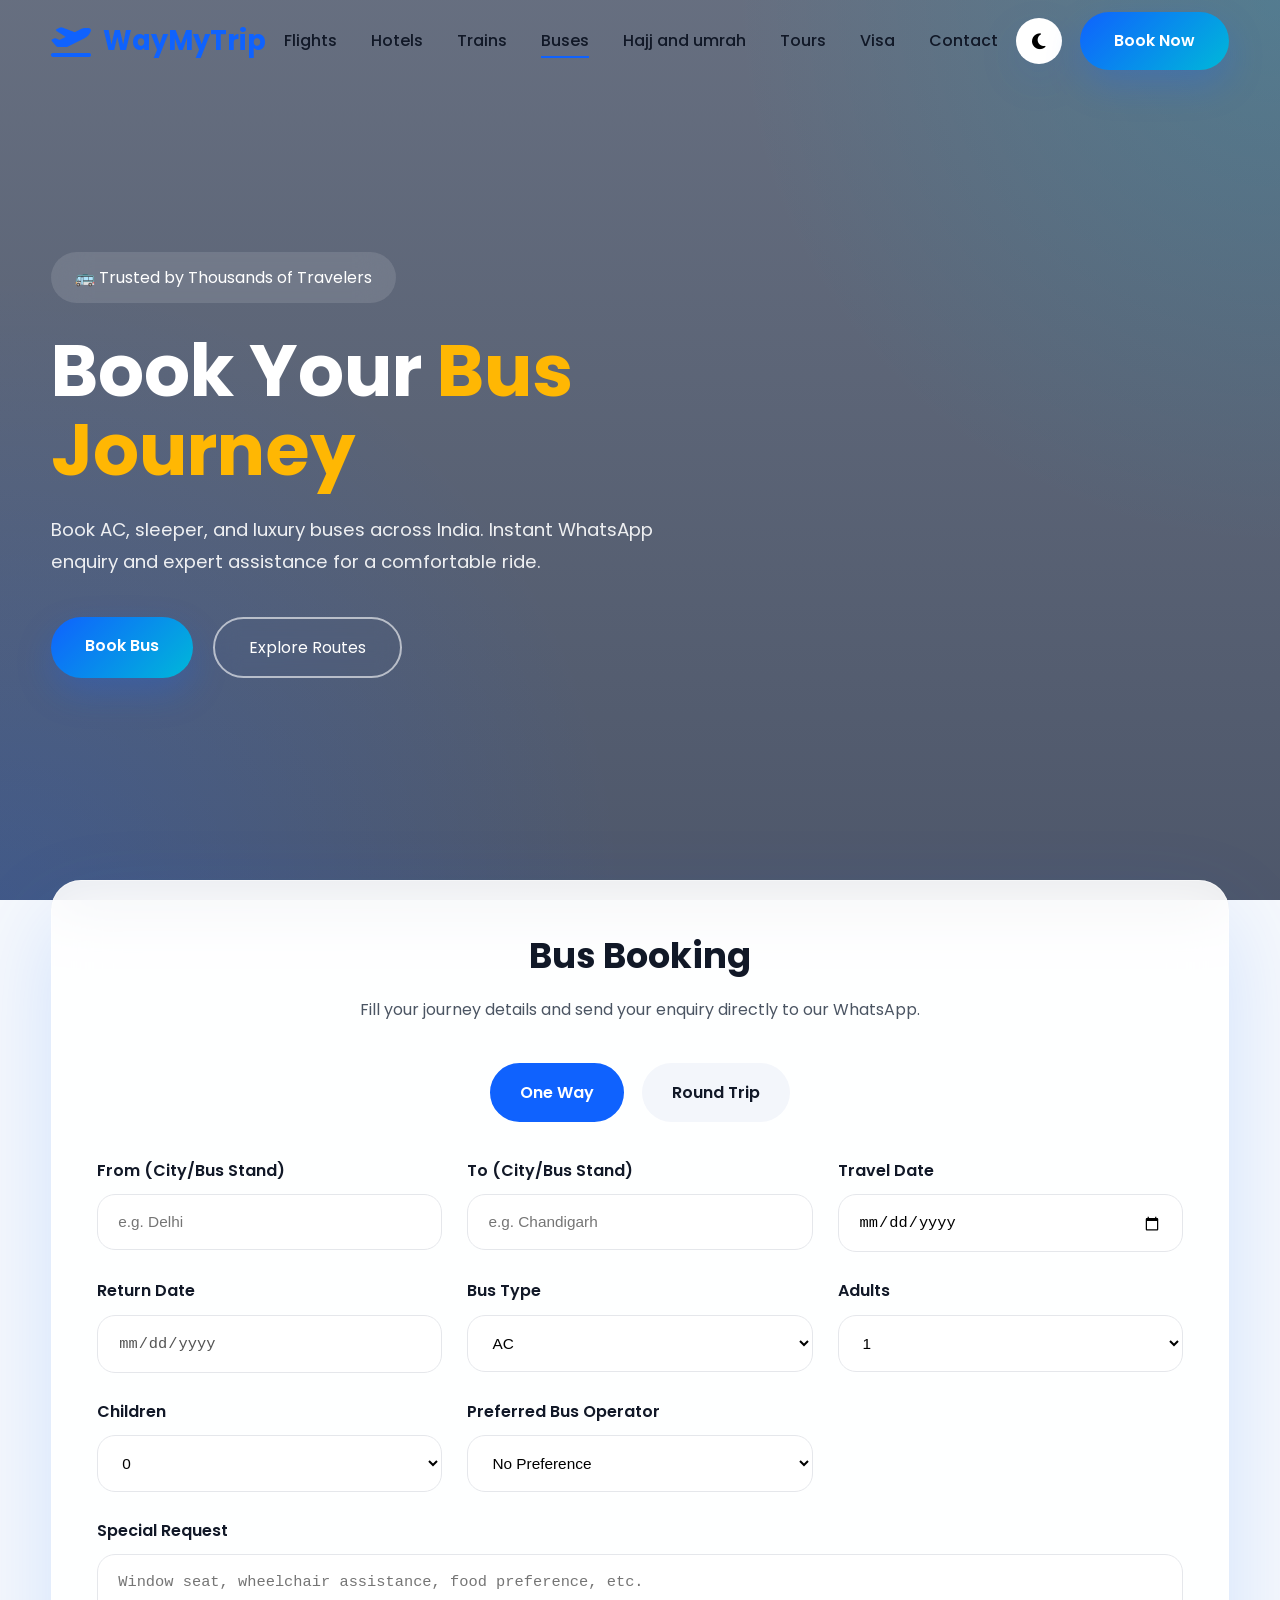
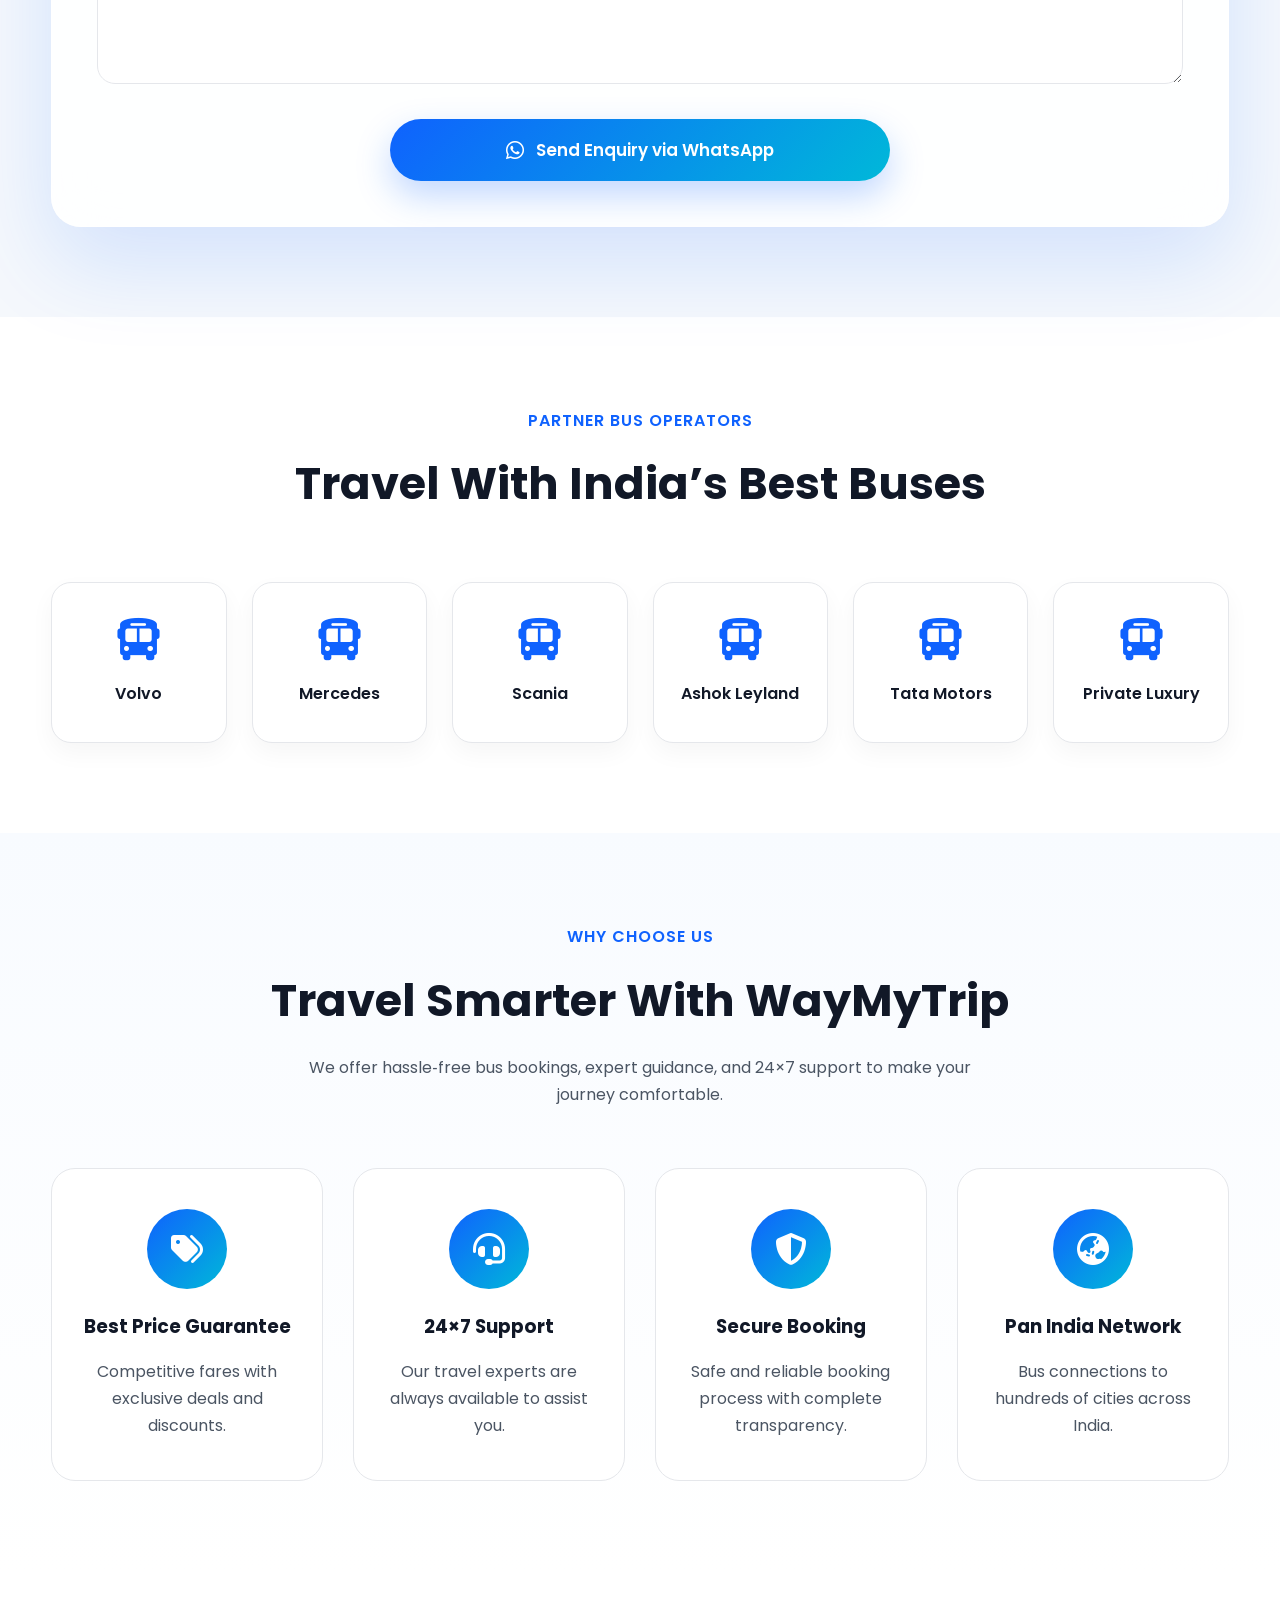
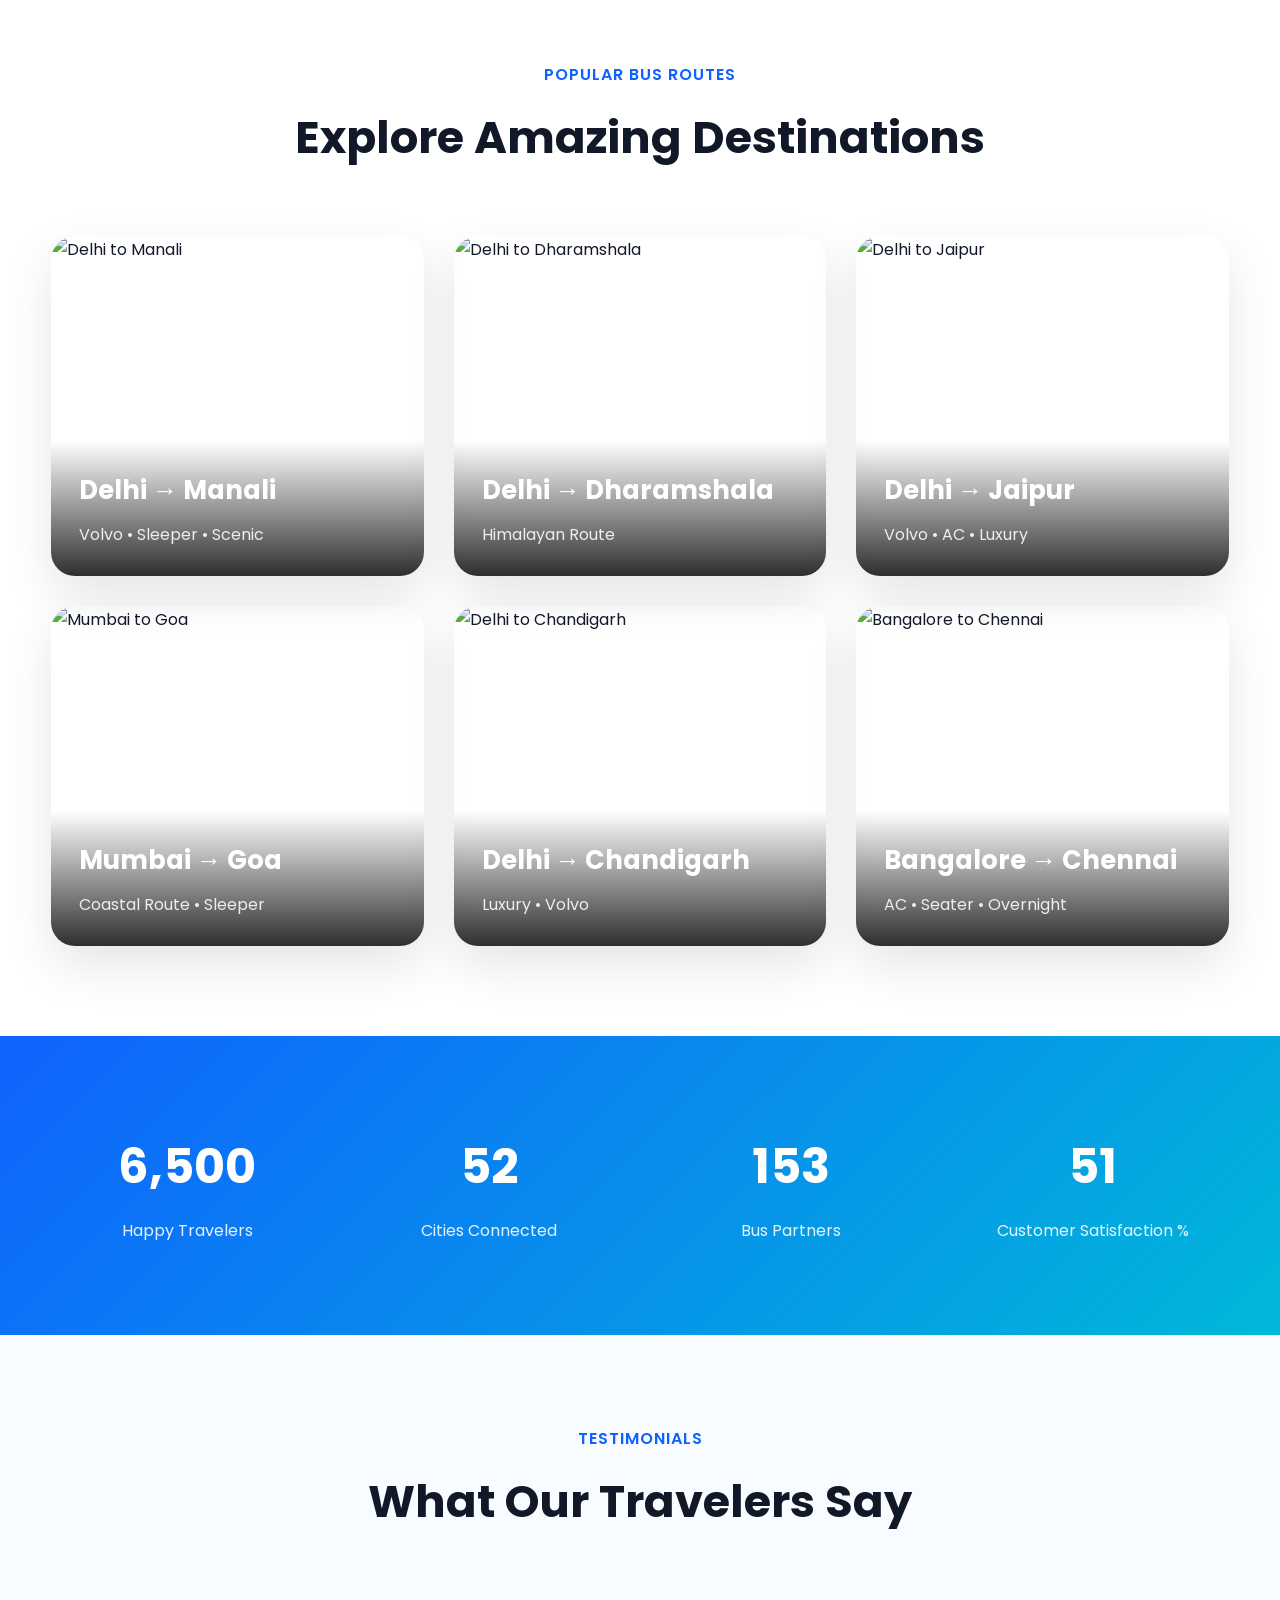
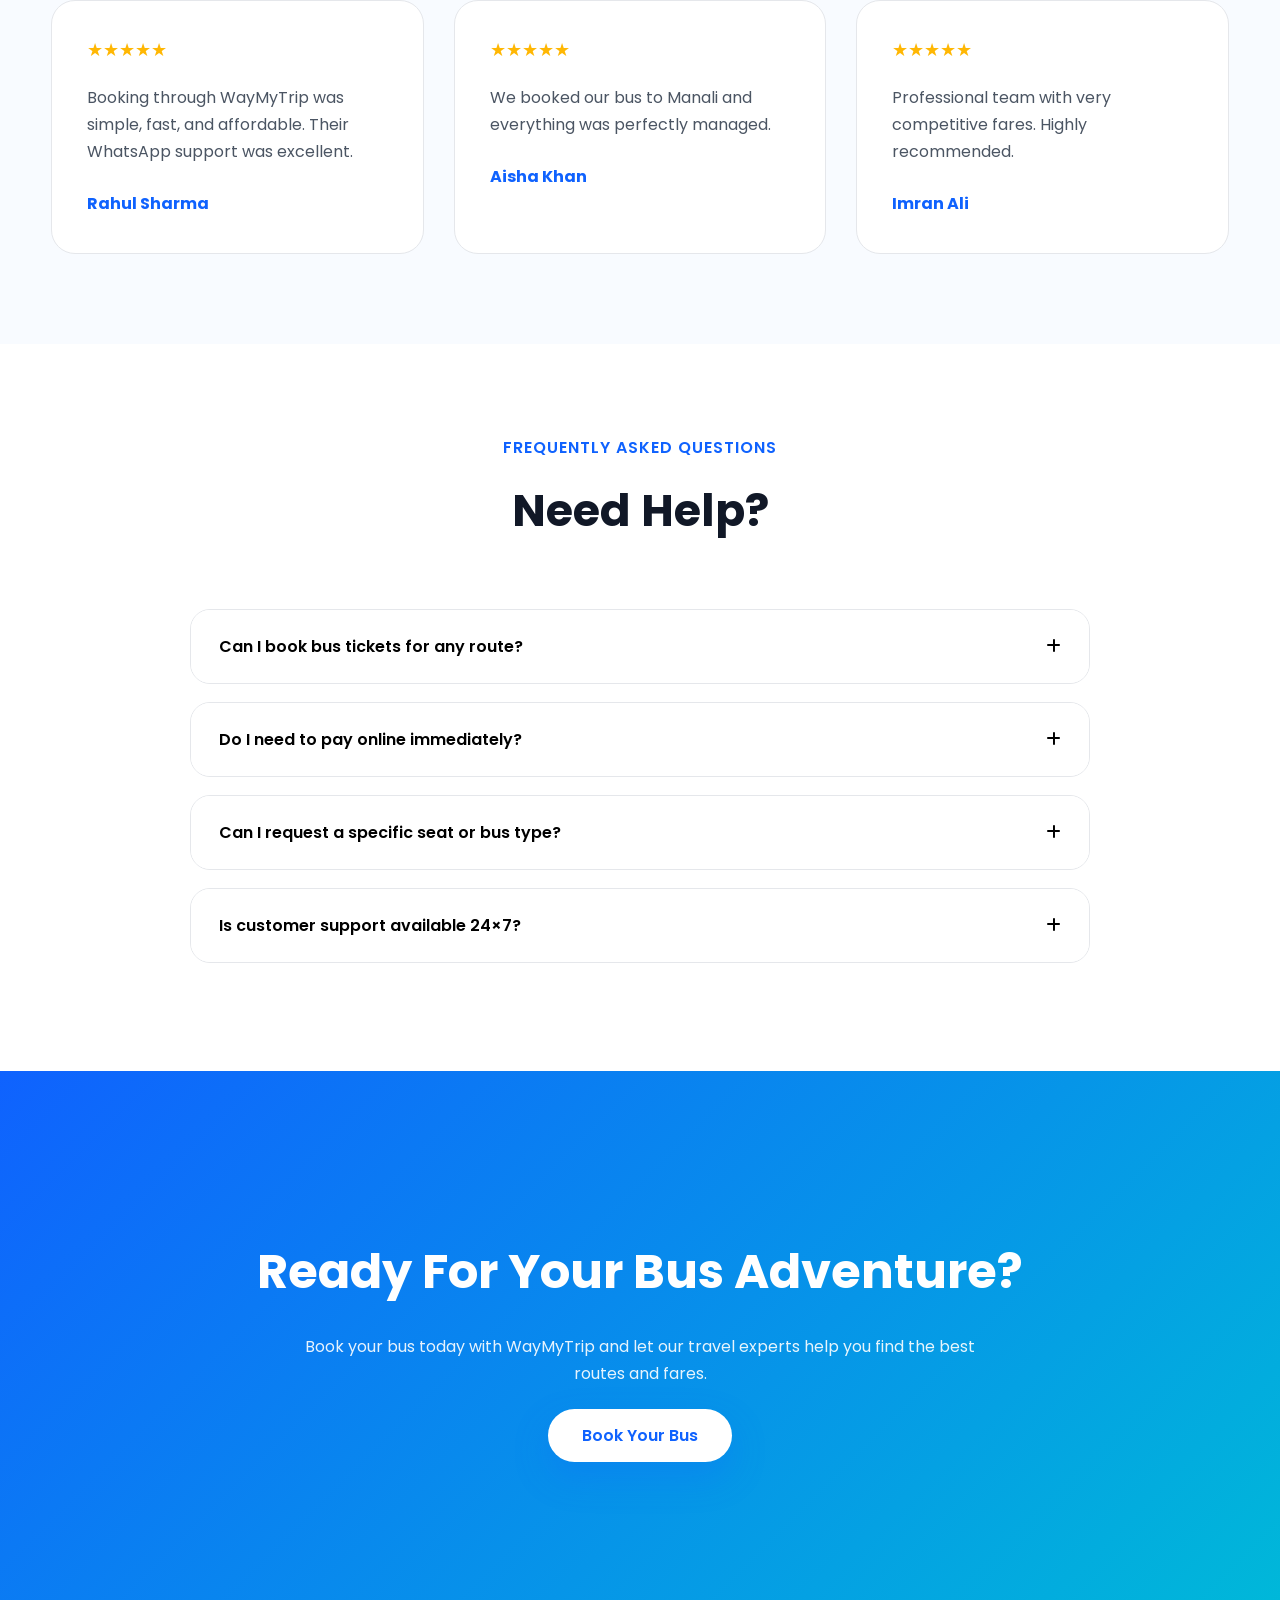
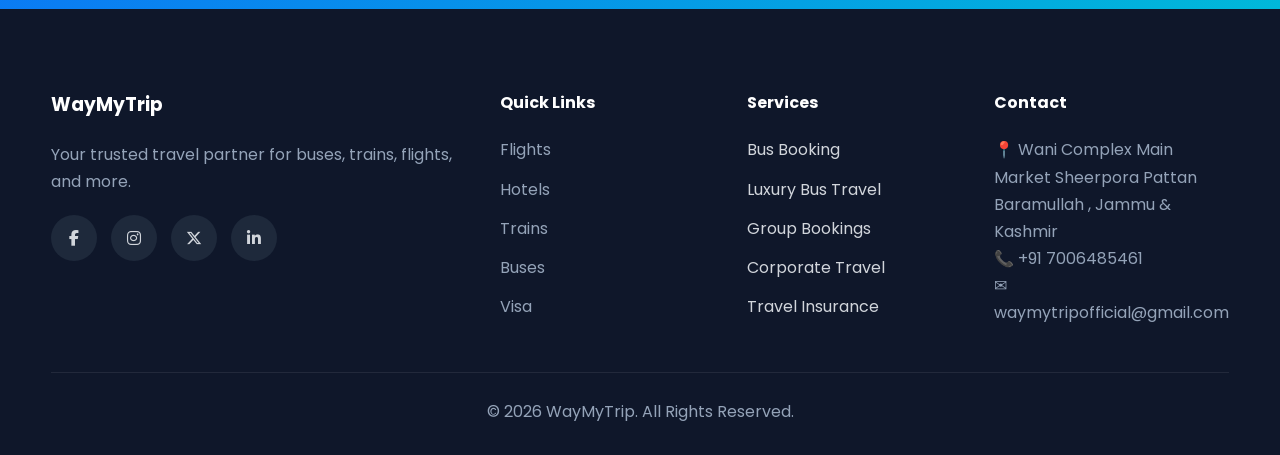
==== commit 0a787036: "Update buses.html" ====
--- a/buses.html
+++ b/buses.html
@@ -89,7 +89,7 @@
             <!-- Logo -->
 
             <a
-                href="index2.html"
+                href="index.html"
                 class="logo">
 
                 <i class="fa-solid fa-plane-departure"></i>
@@ -108,7 +108,7 @@
 
                 <li>
 
-                    <a href="index2.html">
+                    <a href="index.html">
 
                         Flights
 
@@ -236,7 +236,7 @@
 
     </button>
 
-    <a href="index2.html">Flights</a>
+    <a href="index.html">Flights</a>
 
     <a href="hotel.html">Hotels</a>
 
@@ -1319,7 +1319,7 @@
 
                 <ul>
 
-                    <li><a href="index2.html">Flights</a></li>
+                    <li><a href="index.html">Flights</a></li>
 
                     <li><a href="hotel.html">Hotels</a></li>
 
@@ -1422,4 +1422,4 @@
 
 </body>
 
-</html>+</html>
